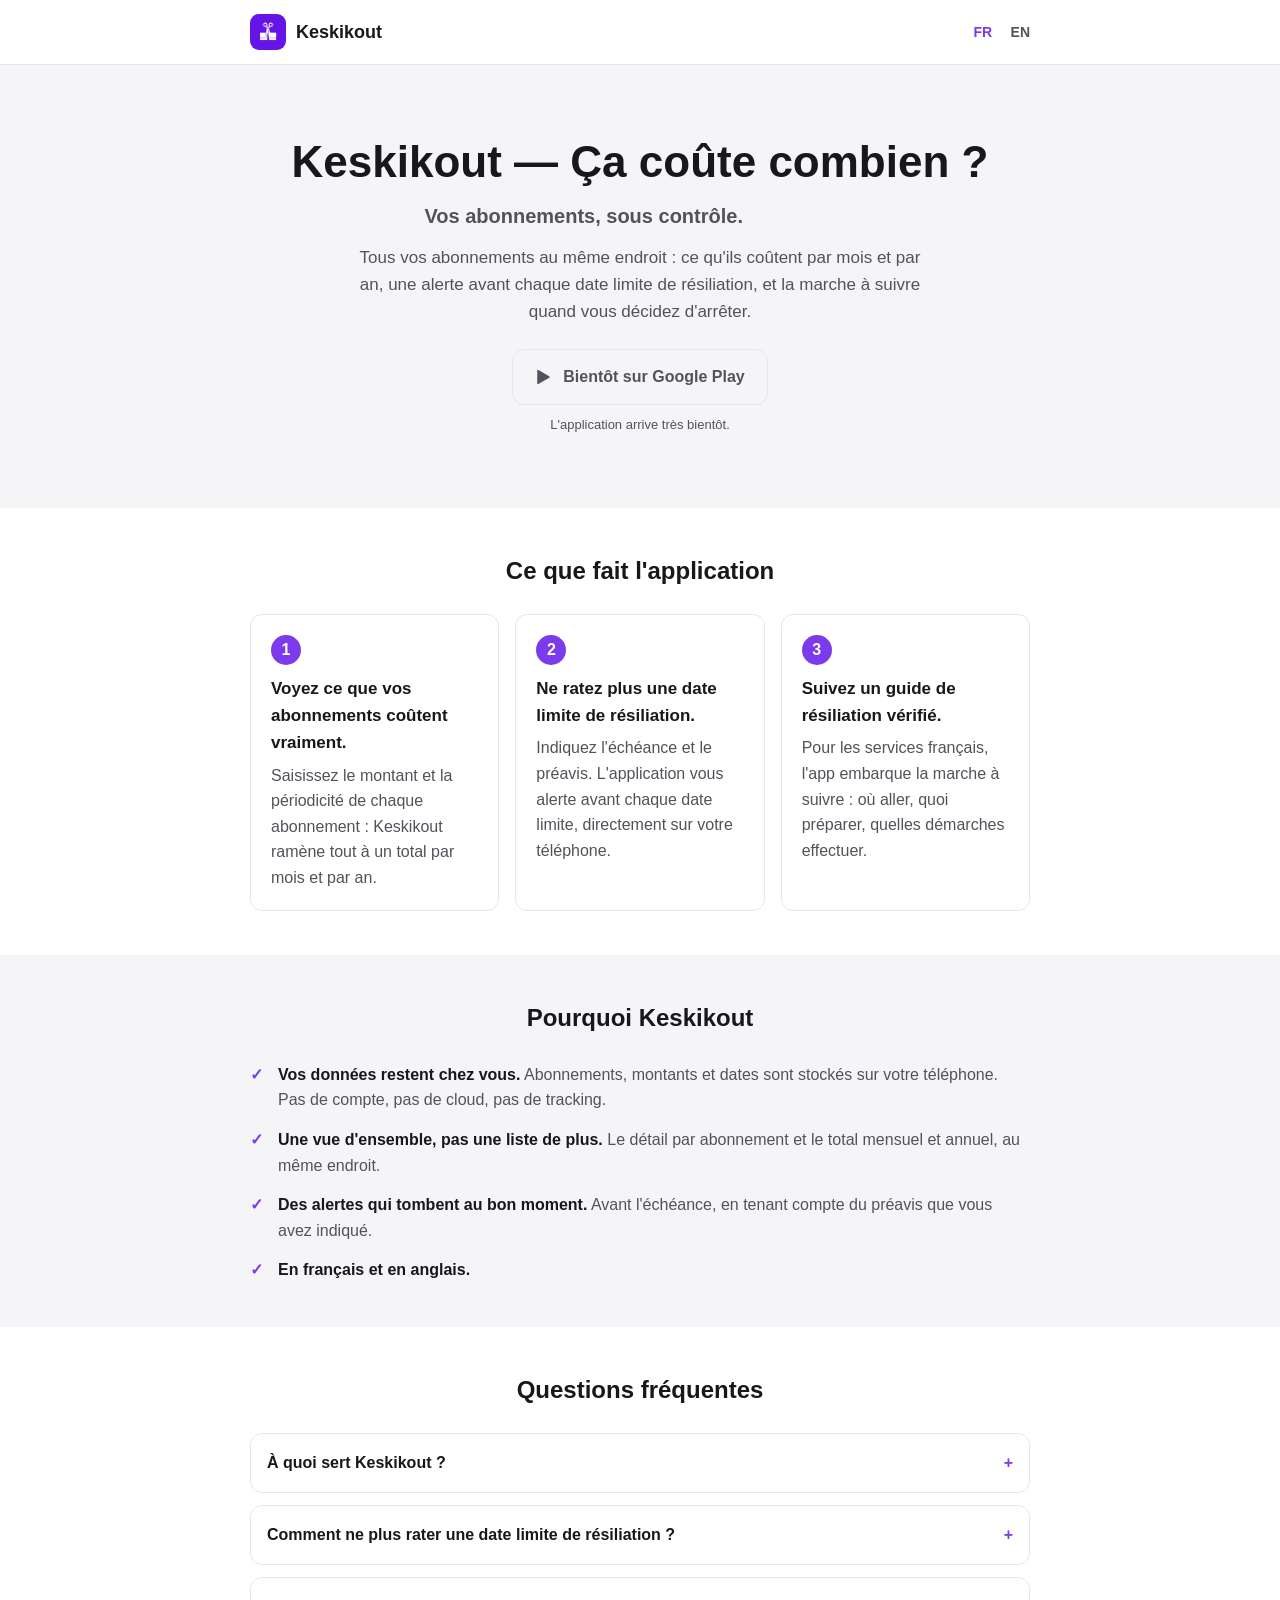
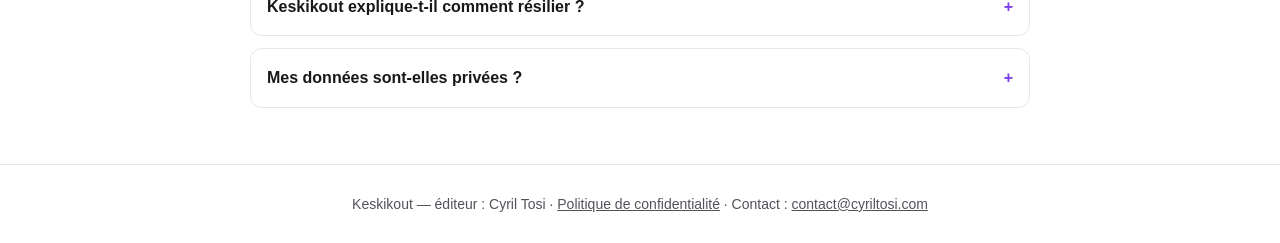
==== index.html @ 685966b1 "keskikout-site: adaptation depuis le modèle akikoi Co-Authored-By: Claude Opus 5 (1M context) <norep" ====
<!DOCTYPE html>
<html lang="fr">
<head>
  <meta charset="utf-8">
  <meta name="viewport" content="width=device-width, initial-scale=1">
  <title>Keskikout — Vos abonnements, sous contrôle</title>
  <meta name="description" content="Keskikout réunit tous vos abonnements au même endroit : ce qu'ils coûtent par mois et par an, une alerte avant chaque date limite de résiliation, et des guides de résiliation vérifiés pour les services français.">
  <link rel="canonical" href="https://keskikout.fr/">
  <link rel="alternate" hreflang="fr" href="https://keskikout.fr/">
  <link rel="alternate" hreflang="en" href="https://keskikout.fr/en/">
  <link rel="alternate" hreflang="x-default" href="https://keskikout.fr/">
  <meta property="og:type" content="website">
  <meta property="og:site_name" content="Keskikout">
  <meta property="og:locale" content="fr_FR">
  <meta property="og:title" content="Keskikout — Vos abonnements, sous contrôle">
  <meta property="og:description" content="Ce que vos abonnements coûtent vraiment, une alerte avant chaque date limite de résiliation, et des guides de résiliation vérifiés.">
  <meta property="og:url" content="https://keskikout.fr/">
  <meta property="og:image" content="https://keskikout.fr/assets/logo.png">
  <meta name="twitter:card" content="summary">
  <link rel="icon" href="assets/logo.png">
  <link rel="apple-touch-icon" href="assets/logo.png">
  <link rel="stylesheet" href="styles.css">
  <script type="application/ld+json">
  {
    "@context": "https://schema.org",
    "@type": "FAQPage",
    "mainEntity": [
      {"@type":"Question","name":"À quoi sert Keskikout ?","acceptedAnswer":{"@type":"Answer","text":"Keskikout réunit vos abonnements au même endroit et affiche ce qu'ils représentent par mois et par an, à partir des montants et des périodicités que vous saisissez."}},
      {"@type":"Question","name":"Comment ne plus rater une date limite de résiliation ?","acceptedAnswer":{"@type":"Answer","text":"Pour chaque abonnement, vous indiquez la date d'échéance et le préavis. Keskikout programme une alerte sur votre téléphone avant chaque date limite."}},
      {"@type":"Question","name":"Keskikout explique-t-il comment résilier ?","acceptedAnswer":{"@type":"Answer","text":"Oui. L'application embarque des guides de résiliation vérifiés pour les services français : où aller, quoi préparer, quelles démarches suivre."}},
      {"@type":"Question","name":"Mes données sont-elles privées ?","acceptedAnswer":{"@type":"Answer","text":"Oui. Keskikout fonctionne entièrement sur votre téléphone, sans compte et sans serveur. Vos abonnements, montants et dates ne quittent jamais votre appareil."}}
    ]
  }
  </script>
</head>
<body>
  <header class="site-header">
    <div class="container">
      <a class="brand" href="index.html">
        <img src="assets/logo.png" alt="" width="36" height="36">
        <span>Keskikout</span>
      </a>
      <nav class="langs" aria-label="Langue">
        <a href="index.html" aria-current="true">FR</a>
        <a href="en/">EN</a>
      </nav>
    </div>
  </header>

  <main>
    <section class="hero">
      <div class="container">
        <h1>Keskikout — Ça coûte combien ?</h1>
        <p class="tagline">Vos abonnements, sous contrôle.</p>
        <p>Tous vos abonnements au même endroit : ce qu'ils coûtent par mois et par an, une alerte avant chaque date limite de résiliation, et la marche à suivre quand vous décidez d'arrêter.</p>
        <a class="cta" href="#">
          <svg width="18" height="18" viewBox="0 0 24 24" aria-hidden="true"><path fill="currentColor" d="M3 3.5v17a1 1 0 0 0 1.5.87l14.5-8.5a1 1 0 0 0 0-1.74L4.5 2.63A1 1 0 0 0 3 3.5Z"/></svg>
          Bientôt sur Google Play
        </a>
        <span class="cta-note">L'application arrive très bientôt.</span>
      </div>
    </section>

    <section>
      <div class="container">
        <h2>Ce que fait l'application</h2>
        <div class="steps">
          <div class="step">
            <span class="n">1</span>
            <h3>Voyez ce que vos abonnements coûtent vraiment.</h3>
            <p>Saisissez le montant et la périodicité de chaque abonnement : Keskikout ramène tout à un total par mois et par an.</p>
          </div>
          <div class="step">
            <span class="n">2</span>
            <h3>Ne ratez plus une date limite de résiliation.</h3>
            <p>Indiquez l'échéance et le préavis. L'application vous alerte avant chaque date limite, directement sur votre téléphone.</p>
          </div>
          <div class="step">
            <span class="n">3</span>
            <h3>Suivez un guide de résiliation vérifié.</h3>
            <p>Pour les services français, l'app embarque la marche à suivre : où aller, quoi préparer, quelles démarches effectuer.</p>
          </div>
        </div>
      </div>
    </section>

    <section class="alt">
      <div class="container">
        <h2>Pourquoi Keskikout</h2>
        <ul class="features">
          <li><strong>Vos données restent chez vous.</strong> Abonnements, montants et dates sont stockés sur votre téléphone. Pas de compte, pas de cloud, pas de tracking.</li>
          <li><strong>Une vue d'ensemble, pas une liste de plus.</strong> Le détail par abonnement et le total mensuel et annuel, au même endroit.</li>
          <li><strong>Des alertes qui tombent au bon moment.</strong> Avant l'échéance, en tenant compte du préavis que vous avez indiqué.</li>
          <li><strong>En français et en anglais.</strong></li>
        </ul>
      </div>
    </section>

    <section class="faq">
      <div class="container">
        <h2>Questions fréquentes</h2>
        <details>
          <summary>À quoi sert Keskikout ?</summary>
          <p>Keskikout réunit vos abonnements au même endroit et affiche ce qu'ils représentent par mois et par an, à partir des montants et des périodicités que vous saisissez.</p>
        </details>
        <details>
          <summary>Comment ne plus rater une date limite de résiliation ?</summary>
          <p>Pour chaque abonnement, vous indiquez la date d'échéance et le préavis. Keskikout programme une alerte sur votre téléphone avant chaque date limite.</p>
        </details>
        <details>
          <summary>Keskikout explique-t-il comment résilier ?</summary>
          <p>Oui. L'application embarque des guides de résiliation vérifiés pour les services français : où aller, quoi préparer, quelles démarches suivre.</p>
        </details>
        <details>
          <summary>Mes données sont-elles privées ?</summary>
          <p>Oui. Keskikout fonctionne entièrement sur votre téléphone, sans compte et sans serveur. Vos abonnements, montants et dates ne quittent jamais votre appareil.</p>
        </details>
      </div>
    </section>
  </main>

  <footer class="site-footer">
    <div class="container">
      Keskikout — éditeur : Cyril Tosi ·
      <a href="confidentialite/">Politique de confidentialité</a> ·
      Contact : <a href="mailto:contact@cyriltosi.com">contact@cyriltosi.com</a>
    </div>
  </footer>
</body>
</html>
---- styles.css ----
:root {
  --accent: #7C3AED;
  --accent-dark: #6D28D9;
  --bg: #ffffff;
  --bg-alt: #f5f5f7;
  --text: #18181b;
  --muted: #52525b;
  --border: #e5e7eb;
  --card: #ffffff;
  --radius: 12px;
  --maxw: 820px;
}

* { box-sizing: border-box; }
html { -webkit-text-size-adjust: 100%; }

body {
  margin: 0;
  font-family: -apple-system, BlinkMacSystemFont, "Segoe UI", Roboto, Helvetica, Arial, sans-serif;
  color: var(--text);
  background: var(--bg);
  line-height: 1.6;
}

a { color: var(--accent); }
a:hover { color: var(--accent-dark); }

.container { max-width: var(--maxw); margin: 0 auto; padding: 0 20px; }

/* Header */
.site-header { border-bottom: 1px solid var(--border); background: var(--bg); }
.site-header .container {
  display: flex;
  align-items: center;
  justify-content: space-between;
  min-height: 64px;
  gap: 12px;
}
.brand {
  display: flex;
  align-items: center;
  gap: 10px;
  text-decoration: none;
  color: var(--text);
  font-weight: 700;
  font-size: 18px;
}
.brand img { width: 36px; height: 36px; border-radius: 9px; display: block; }
.langs a {
  margin-left: 14px;
  font-size: 14px;
  text-decoration: none;
  color: var(--muted);
  font-weight: 600;
}
.langs a[aria-current="true"] { color: var(--accent); }

/* Hero */
.hero { background: var(--bg-alt); padding: 56px 0; }
.hero .container { text-align: center; }
.hero h1 { font-size: 34px; line-height: 1.15; margin: 0 0 12px; }
.hero .tagline { font-size: 20px; font-weight: 600; margin: 0 0 12px; }
.hero p { font-size: 17px; color: var(--muted); max-width: 60ch; margin: 0 auto 24px; }

/* CTA — lien inactif tant que la fiche Play n'est pas publiée (href="#").
   Au lancement : passer background sur var(--accent) et color sur #fff. */
.cta {
  display: inline-flex;
  align-items: center;
  gap: 10px;
  padding: 14px 22px;
  border-radius: var(--radius);
  font-weight: 700;
  font-size: 16px;
  font-family: inherit;
  text-decoration: none;
  border: 1px solid var(--border);
  background: var(--bg-alt);
  color: var(--muted);
  cursor: default;
}
.cta svg { flex: 0 0 auto; }
.cta-note { display: block; margin-top: 10px; font-size: 13px; color: var(--muted); }

/* Sections */
section { padding: 44px 0; }
section h2 { font-size: 24px; margin: 0 0 24px; text-align: center; }
.alt { background: var(--bg-alt); }

.steps { display: grid; gap: 16px; }
.step { background: var(--card); border: 1px solid var(--border); border-radius: var(--radius); padding: 20px; }
.step .n {
  display: inline-flex;
  align-items: center;
  justify-content: center;
  width: 30px; height: 30px;
  border-radius: 50%;
  background: var(--accent);
  color: #fff;
  font-weight: 700;
  margin-bottom: 10px;
}
.step h3 { margin: 0 0 6px; font-size: 17px; }
.step p { margin: 0; color: var(--muted); }

.features { list-style: none; padding: 0; margin: 0; display: grid; gap: 14px; }
.features li { padding-left: 28px; position: relative; color: var(--muted); }
.features li::before { content: "✓"; position: absolute; left: 0; top: 0; color: var(--accent); font-weight: 700; }
.features li strong { color: var(--text); }

.faq details { border: 1px solid var(--border); border-radius: var(--radius); padding: 0 16px; margin-bottom: 12px; background: var(--card); }
.faq summary { font-weight: 600; cursor: pointer; padding: 16px 0; list-style: none; }
.faq summary::-webkit-details-marker { display: none; }
.faq summary::after { content: "+"; float: right; color: var(--accent); font-weight: 700; }
.faq details[open] summary::after { content: "–"; }
.faq p { margin: 0 0 16px; color: var(--muted); }

/* Footer */
.site-footer { border-top: 1px solid var(--border); padding: 28px 0; color: var(--muted); font-size: 14px; text-align: center; }
.site-footer a { color: var(--muted); }

/* Legal / prose pages */
.prose { padding: 40px 0; }
.prose h1 { font-size: 28px; margin: 0 0 6px; }
.prose .updated { color: var(--muted); font-size: 14px; margin: 0 0 24px; }
.prose h2 { font-size: 18px; margin: 28px 0 8px; }
.prose p, .prose li { color: var(--text); }
.prose .lead { background: var(--bg-alt); border-left: 3px solid var(--accent); padding: 14px 16px; border-radius: 8px; }

@media (min-width: 640px) {
  .hero { padding: 72px 0; }
  .hero h1 { font-size: 44px; }
  .steps { grid-template-columns: repeat(3, 1fr); }
}
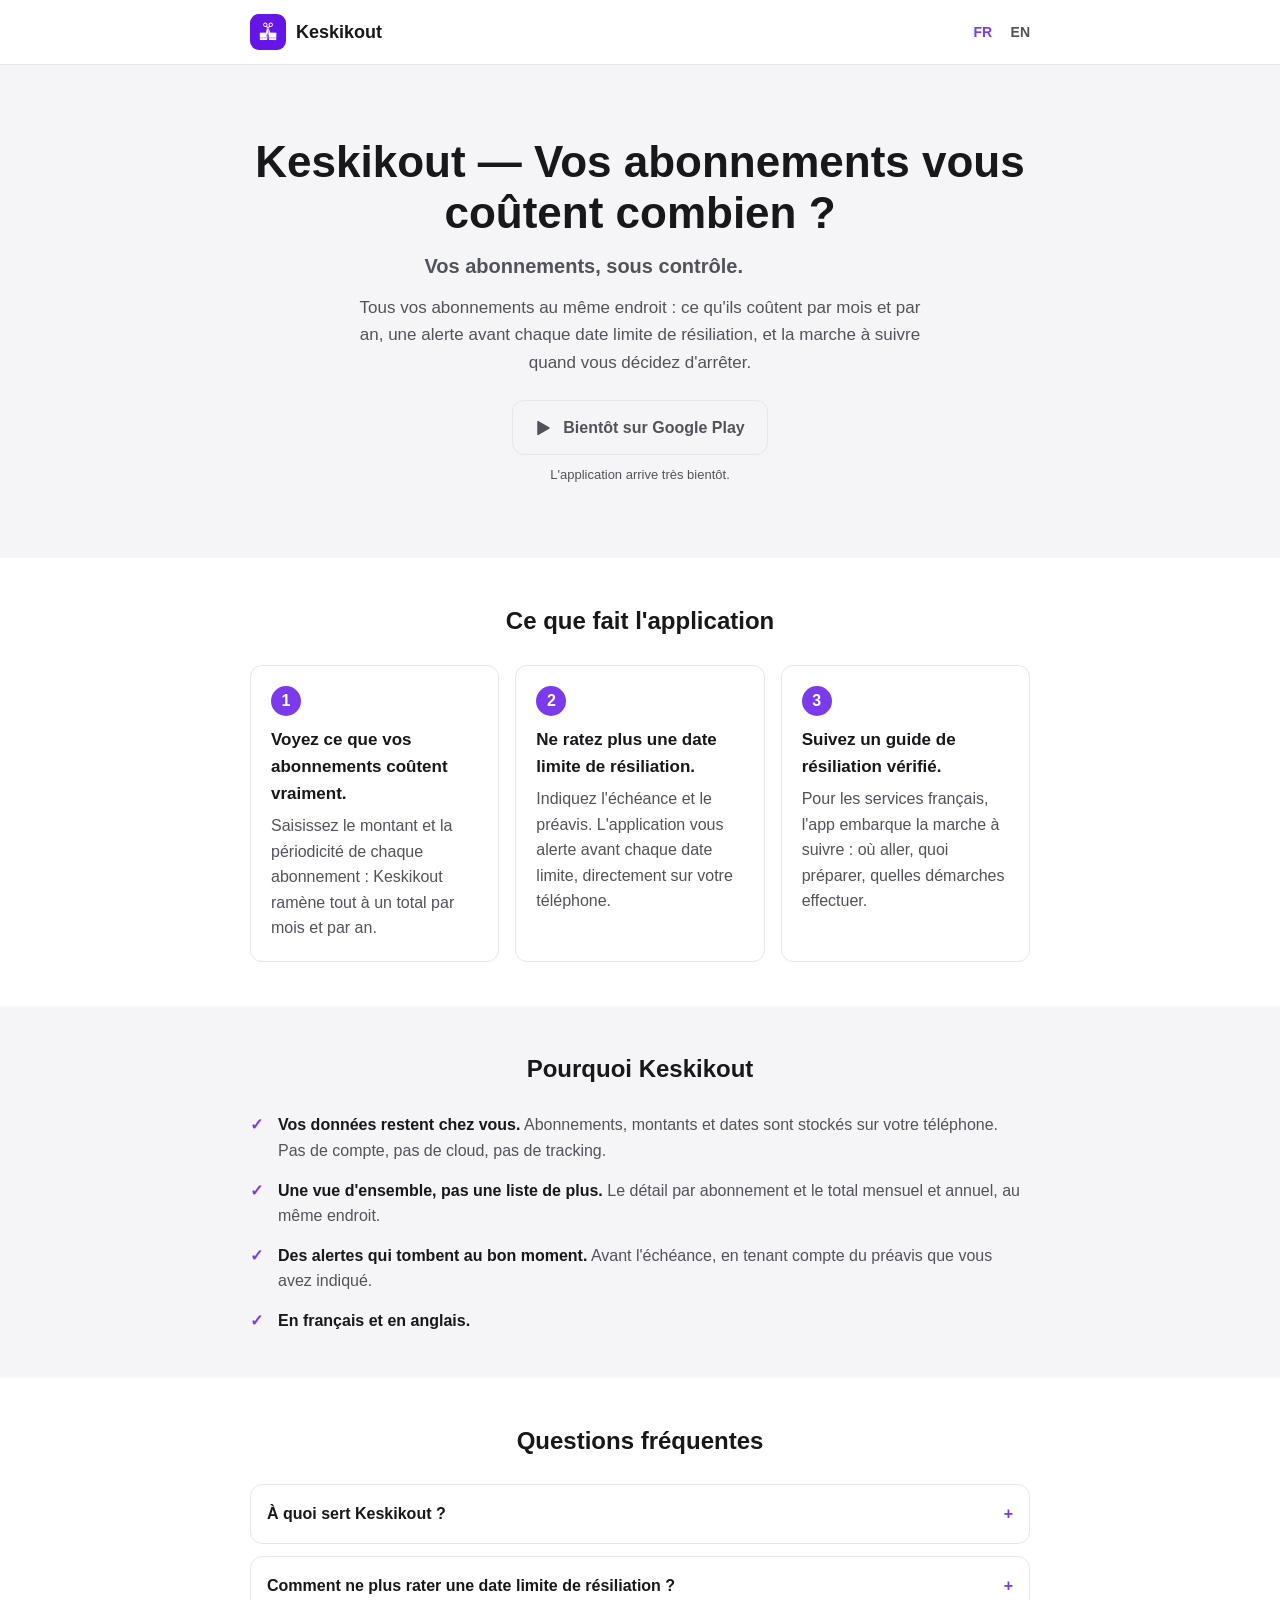
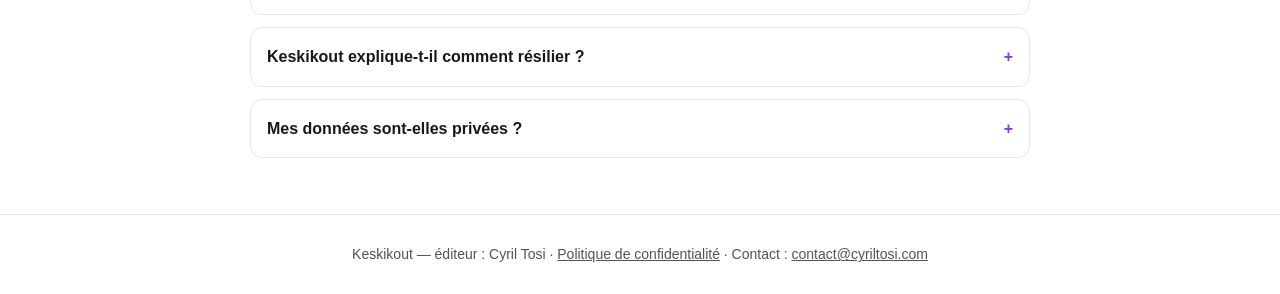
==== commit 0c2226c2: "keskikout-site: titre interrogatif Co-Authored-By: Claude Opus 5 (1M context) <noreply@anthropic.com" ====
--- a/index.html
+++ b/index.html
@@ -3,7 +3,7 @@
 <head>
   <meta charset="utf-8">
   <meta name="viewport" content="width=device-width, initial-scale=1">
-  <title>Keskikout — Vos abonnements, sous contrôle</title>
+  <title>Keskikout — Vos abonnements vous coûtent combien ?</title>
   <meta name="description" content="Keskikout réunit tous vos abonnements au même endroit : ce qu'ils coûtent par mois et par an, une alerte avant chaque date limite de résiliation, et des guides de résiliation vérifiés pour les services français.">
   <link rel="canonical" href="https://keskikout.fr/">
   <link rel="alternate" hreflang="fr" href="https://keskikout.fr/">
@@ -12,11 +12,13 @@
   <meta property="og:type" content="website">
   <meta property="og:site_name" content="Keskikout">
   <meta property="og:locale" content="fr_FR">
-  <meta property="og:title" content="Keskikout — Vos abonnements, sous contrôle">
+  <meta property="og:title" content="Keskikout — Vos abonnements vous coûtent combien ?">
   <meta property="og:description" content="Ce que vos abonnements coûtent vraiment, une alerte avant chaque date limite de résiliation, et des guides de résiliation vérifiés.">
   <meta property="og:url" content="https://keskikout.fr/">
   <meta property="og:image" content="https://keskikout.fr/assets/logo.png">
   <meta name="twitter:card" content="summary">
+  <meta name="twitter:title" content="Keskikout — Vos abonnements vous coûtent combien ?">
+  <meta name="twitter:description" content="Ce que vos abonnements coûtent vraiment, une alerte avant chaque date limite de résiliation, et des guides de résiliation vérifiés.">
   <link rel="icon" href="assets/logo.png">
   <link rel="apple-touch-icon" href="assets/logo.png">
   <link rel="stylesheet" href="styles.css">
@@ -24,6 +26,7 @@
   {
     "@context": "https://schema.org",
     "@type": "FAQPage",
+    "name": "Keskikout — Vos abonnements vous coûtent combien ?",
     "mainEntity": [
       {"@type":"Question","name":"À quoi sert Keskikout ?","acceptedAnswer":{"@type":"Answer","text":"Keskikout réunit vos abonnements au même endroit et affiche ce qu'ils représentent par mois et par an, à partir des montants et des périodicités que vous saisissez."}},
       {"@type":"Question","name":"Comment ne plus rater une date limite de résiliation ?","acceptedAnswer":{"@type":"Answer","text":"Pour chaque abonnement, vous indiquez la date d'échéance et le préavis. Keskikout programme une alerte sur votre téléphone avant chaque date limite."}},
@@ -50,7 +53,7 @@
   <main>
     <section class="hero">
       <div class="container">
-        <h1>Keskikout — Ça coûte combien ?</h1>
+        <h1>Keskikout — Vos abonnements vous coûtent combien ?</h1>
         <p class="tagline">Vos abonnements, sous contrôle.</p>
         <p>Tous vos abonnements au même endroit : ce qu'ils coûtent par mois et par an, une alerte avant chaque date limite de résiliation, et la marche à suivre quand vous décidez d'arrêter.</p>
         <a class="cta" href="#">
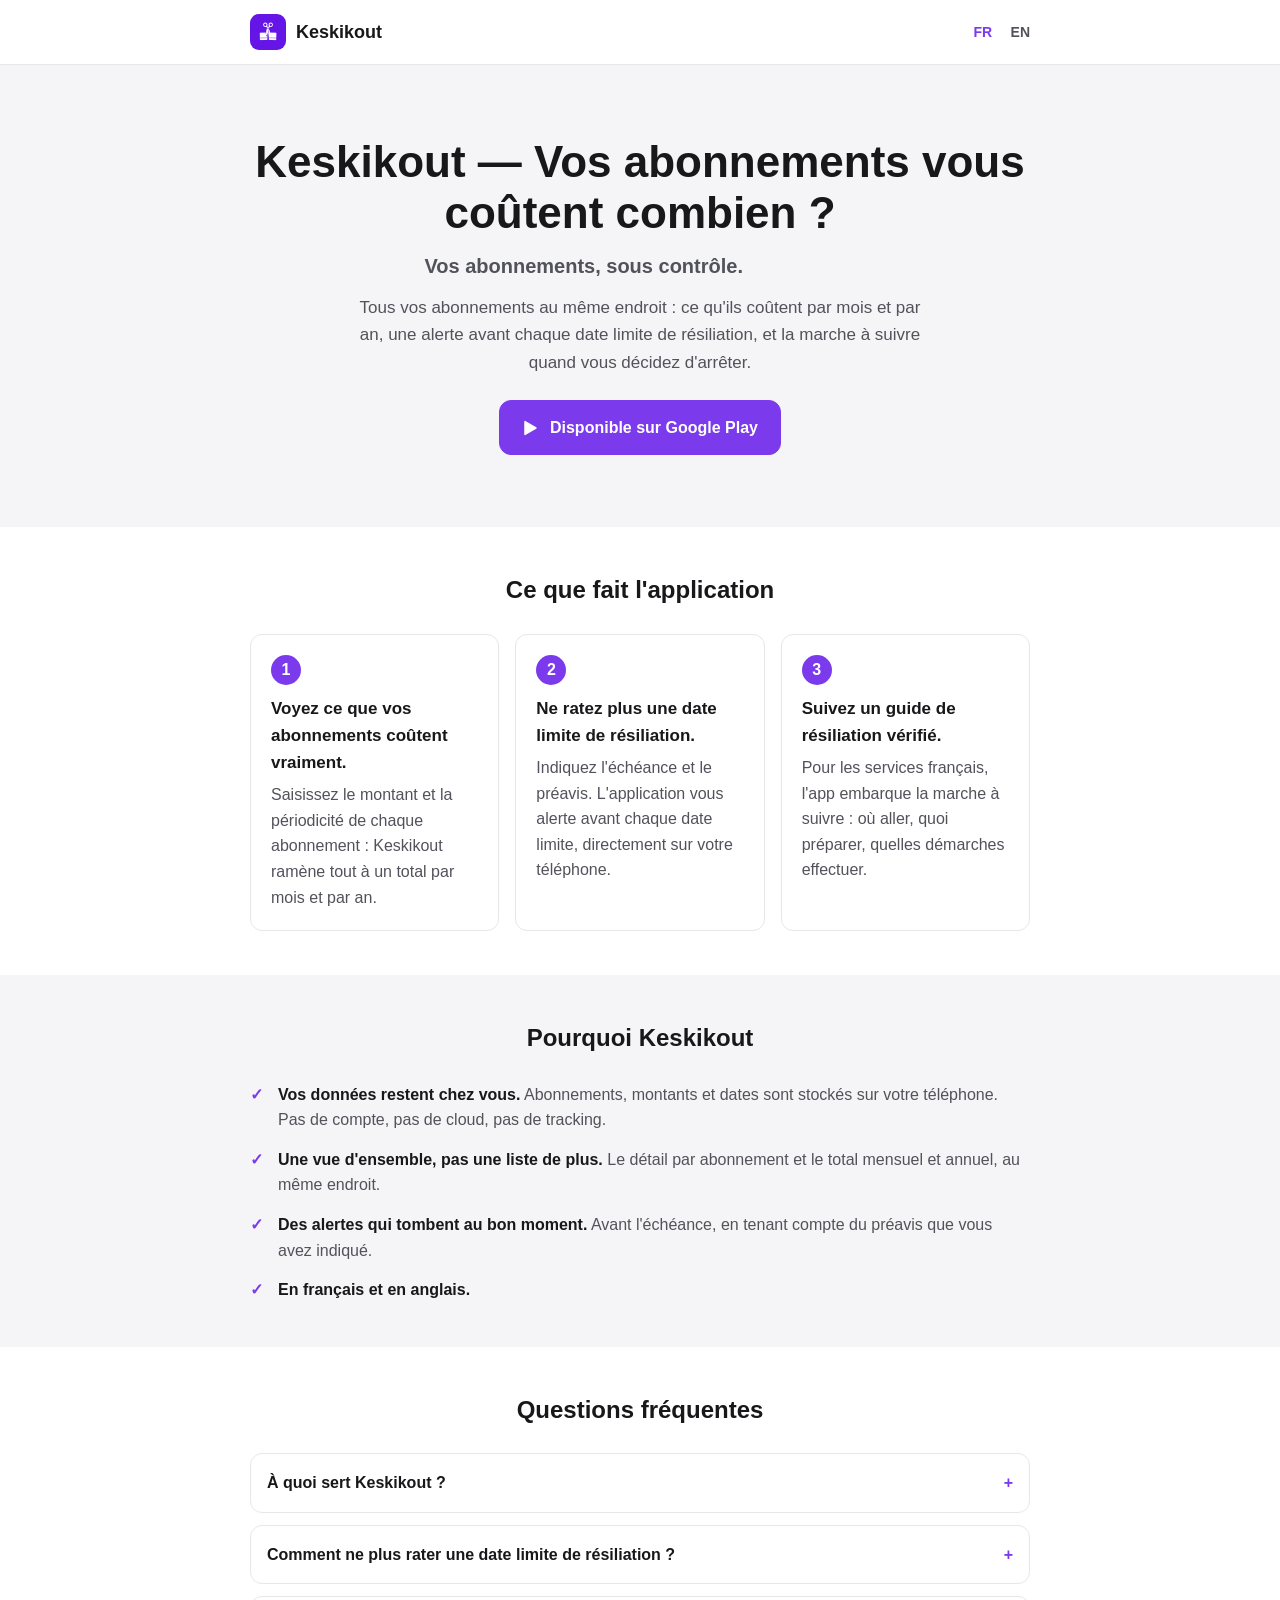
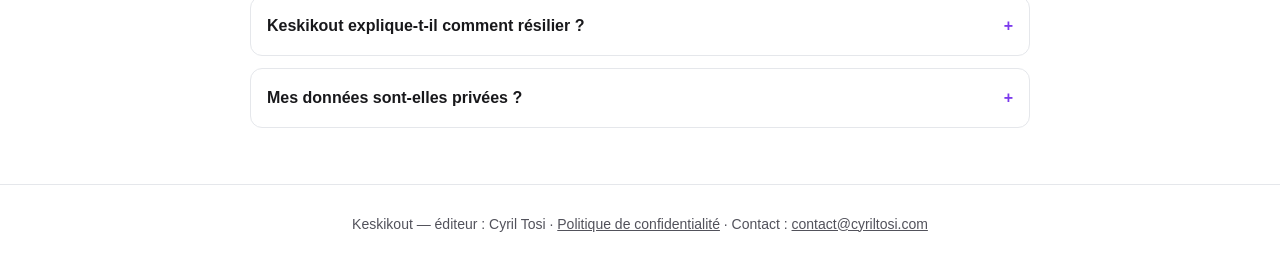
==== commit 98e506d2: "keskikout-site: lancement — CTA Google Play actif, passerelle /app Co-Authored-By: Claude Opus 5.5 <" ====
--- a/index.html
+++ b/index.html
@@ -56,11 +56,10 @@
         <h1>Keskikout — Vos abonnements vous coûtent combien ?</h1>
         <p class="tagline">Vos abonnements, sous contrôle.</p>
         <p>Tous vos abonnements au même endroit : ce qu'ils coûtent par mois et par an, une alerte avant chaque date limite de résiliation, et la marche à suivre quand vous décidez d'arrêter.</p>
-        <a class="cta" href="#">
+        <a class="cta" href="https://play.google.com/store/apps/details?id=com.cyriltosi.keskikout">
           <svg width="18" height="18" viewBox="0 0 24 24" aria-hidden="true"><path fill="currentColor" d="M3 3.5v17a1 1 0 0 0 1.5.87l14.5-8.5a1 1 0 0 0 0-1.74L4.5 2.63A1 1 0 0 0 3 3.5Z"/></svg>
-          Bientôt sur Google Play
+          Disponible sur Google Play
         </a>
-        <span class="cta-note">L'application arrive très bientôt.</span>
       </div>
     </section>
 
--- a/styles.css
+++ b/styles.css
@@ -62,8 +62,7 @@
 .hero .tagline { font-size: 20px; font-weight: 600; margin: 0 0 12px; }
 .hero p { font-size: 17px; color: var(--muted); max-width: 60ch; margin: 0 auto 24px; }
 
-/* CTA — lien inactif tant que la fiche Play n'est pas publiée (href="#").
-   Au lancement : passer background sur var(--accent) et color sur #fff. */
+/* CTA — lien vers la fiche Google Play */
 .cta {
   display: inline-flex;
   align-items: center;
@@ -74,13 +73,22 @@
   font-size: 16px;
   font-family: inherit;
   text-decoration: none;
-  border: 1px solid var(--border);
-  background: var(--bg-alt);
-  color: var(--muted);
-  cursor: default;
+  border: 1px solid var(--accent);
+  background: var(--accent);
+  color: #fff;
+  cursor: pointer;
 }
+.cta:hover { background: var(--accent-dark); border-color: var(--accent-dark); color: #fff; }
 .cta svg { flex: 0 0 auto; }
-.cta-note { display: block; margin-top: 10px; font-size: 13px; color: var(--muted); }
+
+/* Page de redirection /app */
+.redirect { display: flex; align-items: center; min-height: 100vh; padding: 40px 0; text-align: center; }
+.redirect .redirect-logo { width: 88px; height: 88px; border-radius: 22px; display: block; margin: 0 auto 20px; }
+.redirect h1 { font-size: 28px; line-height: 1.2; margin: 0 0 12px; }
+.redirect p { font-size: 17px; color: var(--muted); max-width: 46ch; margin: 0 auto 24px; }
+.redirect .redirect-note { font-size: 13px; margin: 20px auto 0; }
+.redirect .redirect-note a { color: var(--muted); }
+@media (min-width: 640px) { .redirect h1 { font-size: 34px; } }
 
 /* Sections */
 section { padding: 44px 0; }
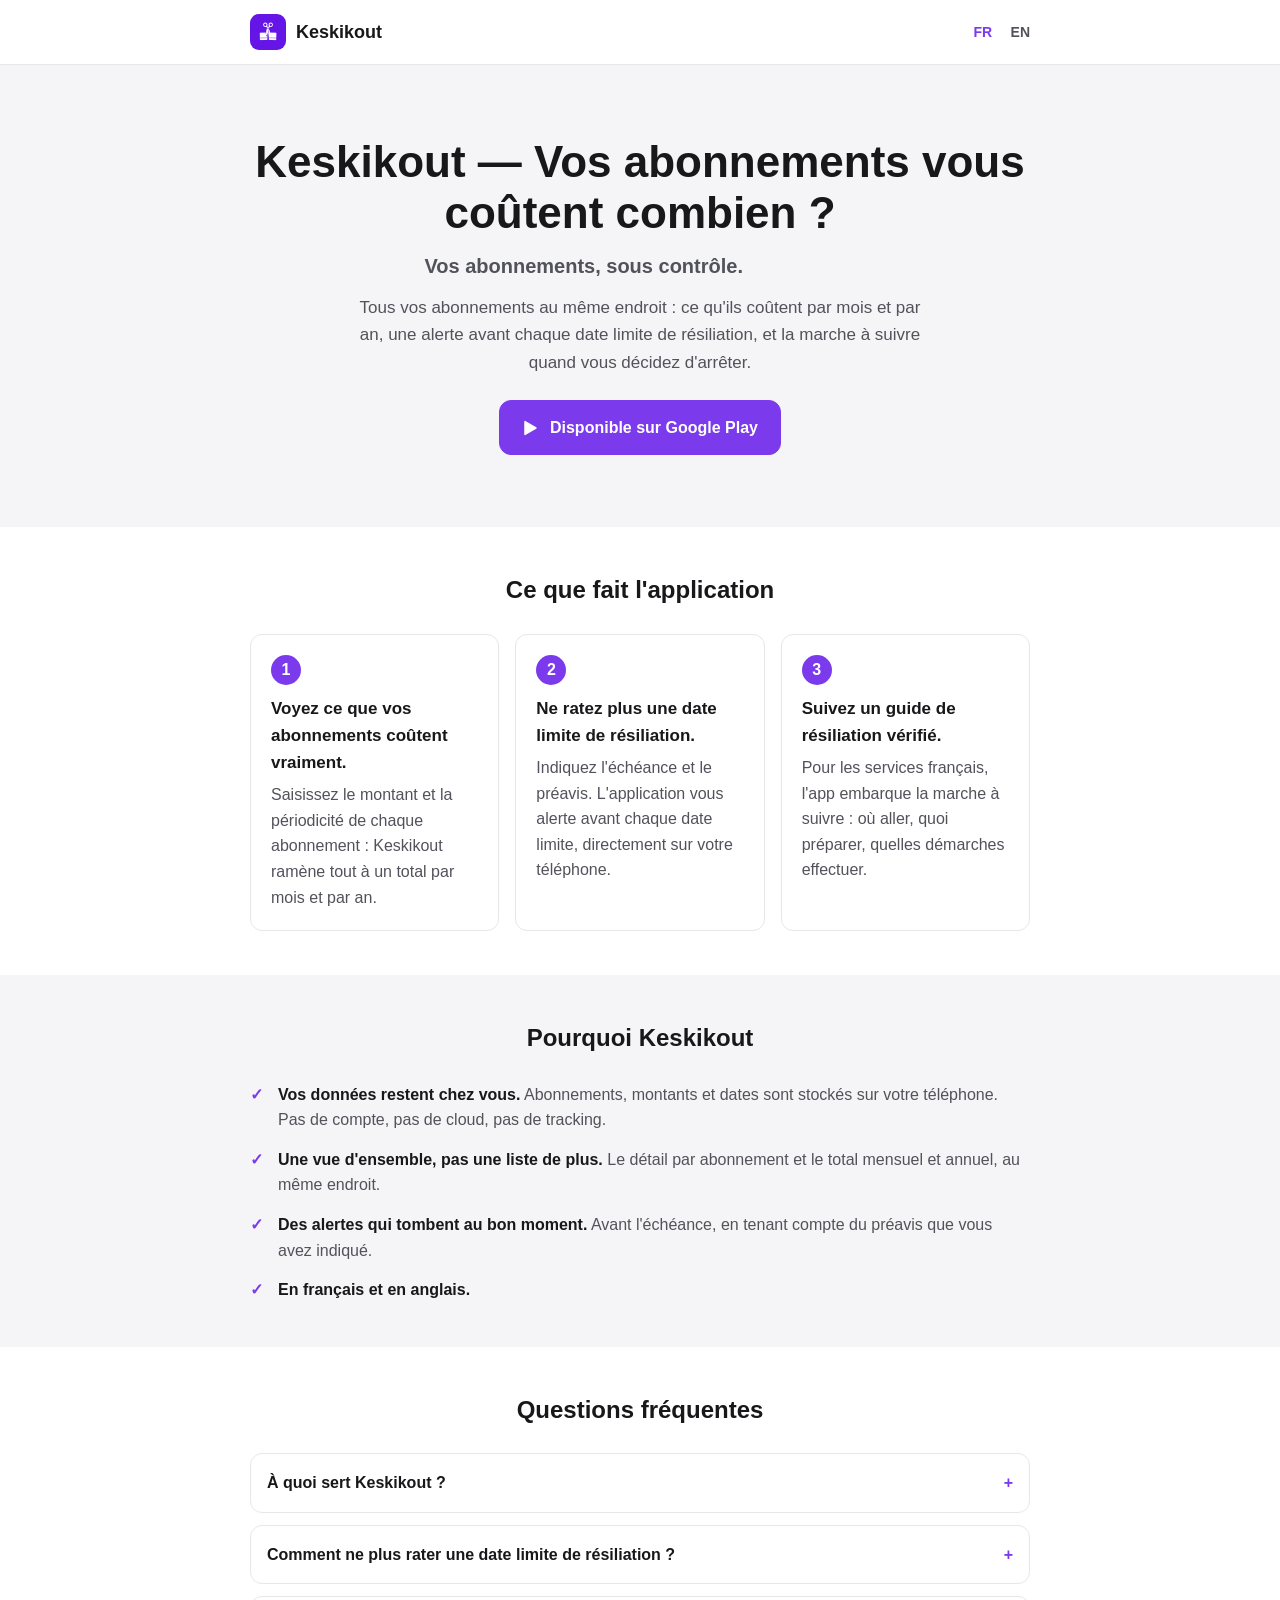
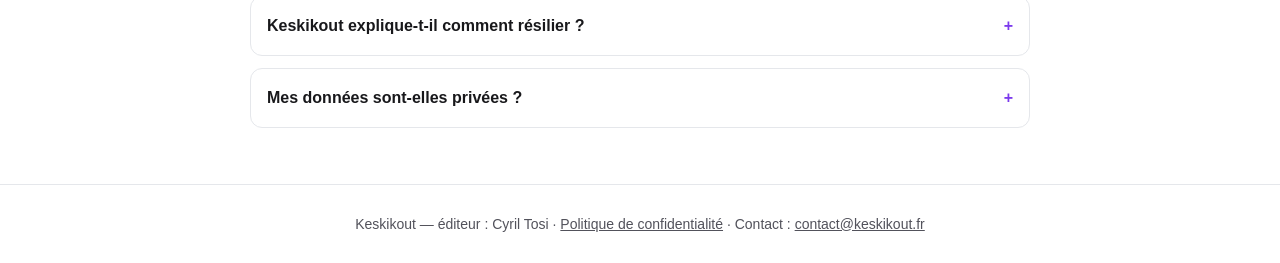
==== commit 57c4d1eb: "keskikout-site: contact@keskikout.fr remplace contact@cyriltosi.com Co-Authored-By: Claude Opus 5.5 " ====
--- a/index.html
+++ b/index.html
@@ -125,7 +125,7 @@
     <div class="container">
       Keskikout — éditeur : Cyril Tosi ·
       <a href="confidentialite/">Politique de confidentialité</a> ·
-      Contact : <a href="mailto:contact@cyriltosi.com">contact@cyriltosi.com</a>
+      Contact : <a href="mailto:contact@keskikout.fr">contact@keskikout.fr</a>
     </div>
   </footer>
 </body>
